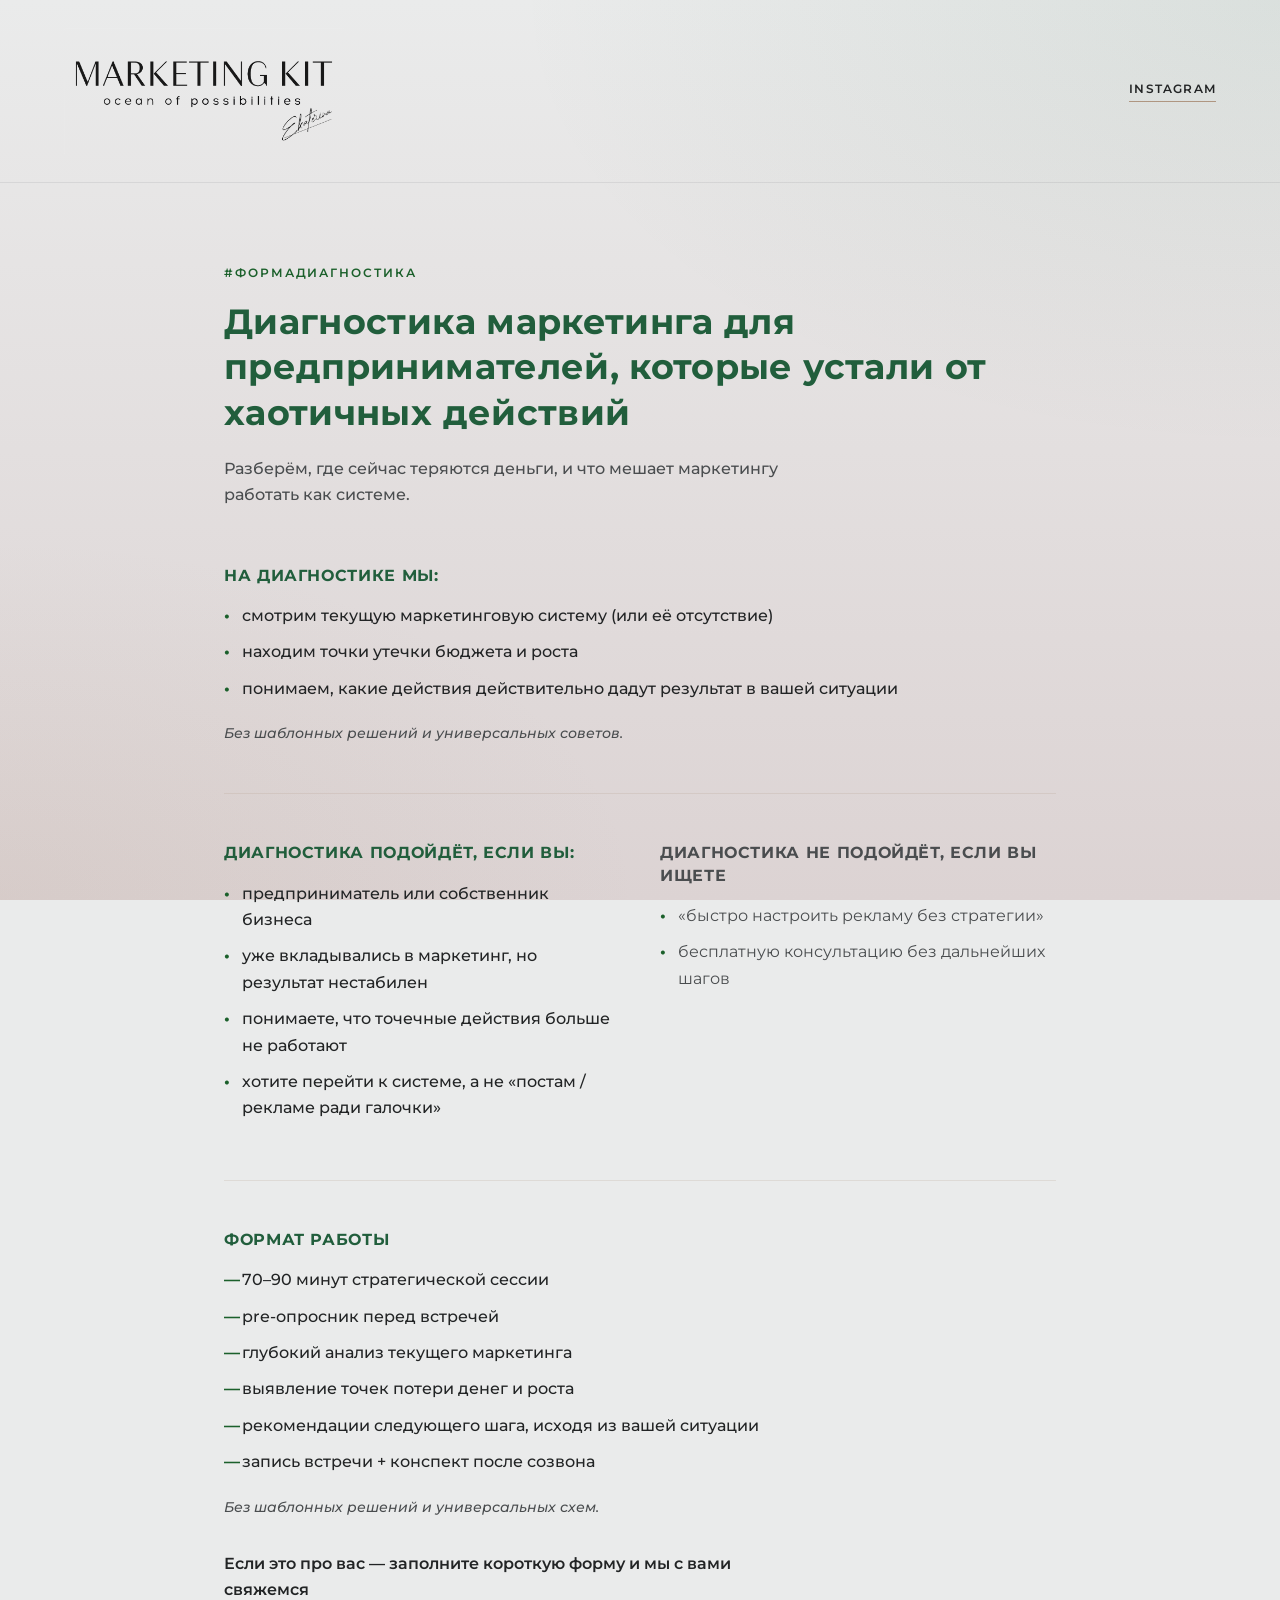
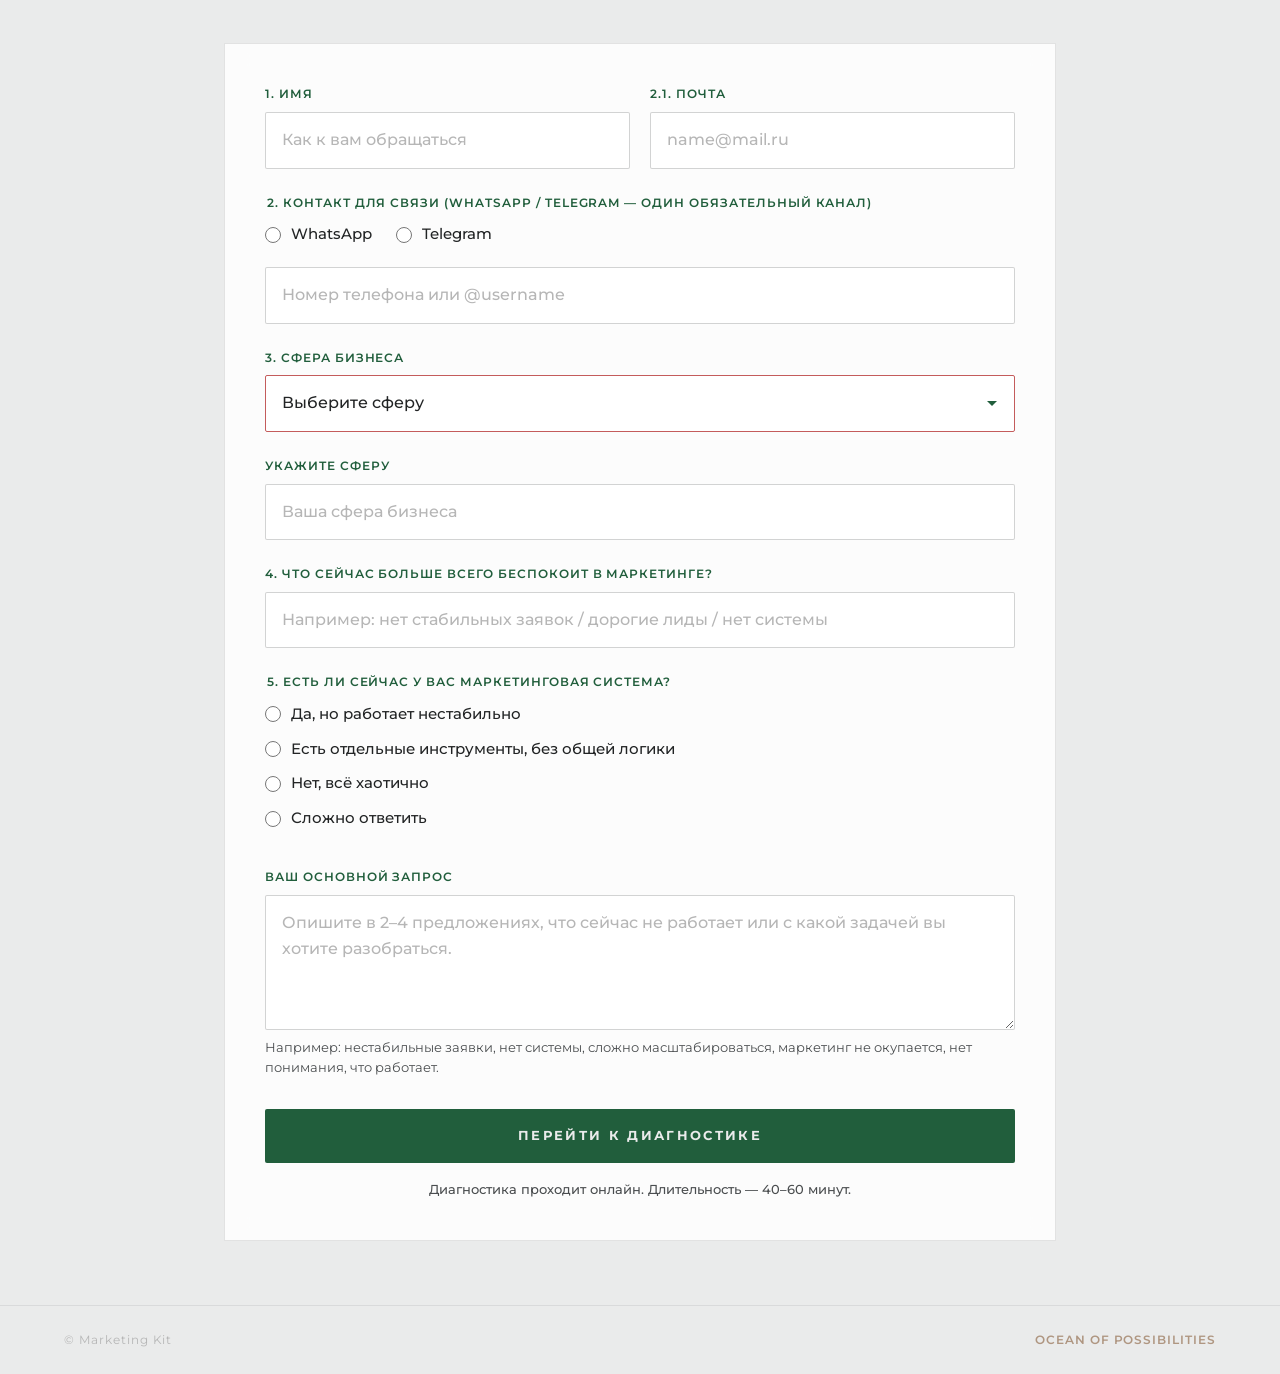
==== index.html @ 010267f3 "Add marketing diagnostics landing page for GitHub Pages. Co-authored-by: Cursor <cursoragent@cursor." ====
<!DOCTYPE html>
<html lang="ru">
<head>
  <meta charset="UTF-8">
  <meta name="viewport" content="width=device-width, initial-scale=1.0">
  <title>Marketing Kit — диагностика маркетинга</title>
  <link rel="preconnect" href="https://fonts.googleapis.com">
  <link rel="preconnect" href="https://fonts.gstatic.com" crossorigin>
  <link href="https://fonts.googleapis.com/css2?family=Poiret+One&family=Montserrat:wght@400;500;600;700&display=swap" rel="stylesheet">
  <link rel="stylesheet" href="styles.css">
</head>
<body>
  <div class="page">
    <header class="header">
      <div class="header__brand">
        <a class="header__logo-link" href="/" aria-label="Marketing Kit — ocean of possibilities">
          <img class="header__logo-img" src="assets/logo.png" alt="Marketing Kit — ocean of possibilities" width="280" height="126">
        </a>
      </div>
      <a class="header__link" href="https://www.instagram.com/marketing_kit_agency" target="_blank" rel="noopener">Instagram</a>
    </header>

    <main class="main">
      <section class="hero">
        <p class="hero__label">#формадиагностика</p>
        <h1 class="hero__title">Диагностика маркетинга для предпринимателей, которые устали от хаотичных действий</h1>
        <p class="hero__subtitle">
          Разберём, где сейчас теряются деньги, и что мешает маркетингу работать как системе.
        </p>
      </section>

      <section class="block">
        <h2 class="block__title">На диагностике мы:</h2>
        <ul class="block__list">
          <li>смотрим текущую маркетинговую систему (или её отсутствие)</li>
          <li>находим точки утечки бюджета и роста</li>
          <li>понимаем, какие действия действительно дадут результат в вашей ситуации</li>
        </ul>
        <p class="block__note">Без шаблонных решений и универсальных советов.</p>
      </section>

      <section class="block block--split">
        <div class="block__col">
          <h2 class="block__title">Диагностика подойдёт, если вы:</h2>
          <ul class="block__list">
            <li>предприниматель или собственник бизнеса</li>
            <li>уже вкладывались в маркетинг, но результат нестабилен</li>
            <li>понимаете, что точечные действия больше не работают</li>
            <li>хотите перейти к системе, а не «постам / рекламе ради галочки»</li>
          </ul>
        </div>
        <div class="block__col block__col--muted">
          <h2 class="block__title">Диагностика не подойдёт, если вы ищете</h2>
          <ul class="block__list">
            <li>«быстро настроить рекламу без стратегии»</li>
            <li>бесплатную консультацию без дальнейших шагов</li>
          </ul>
        </div>
      </section>

      <section class="block block--format">
        <h2 class="block__title">Формат работы</h2>
        <ul class="block__list block__list--check">
          <li>70–90 минут стратегической сессии</li>
          <li>pre-опросник перед встречей</li>
          <li>глубокий анализ текущего маркетинга</li>
          <li>выявление точек потери денег и роста</li>
          <li>рекомендации следующего шага, исходя из вашей ситуации</li>
          <li>запись встречи + конспект после созвона</li>
        </ul>
        <p class="block__note">Без шаблонных решений и универсальных схем.</p>
      </section>

      <p class="cta-text">Если это про вас — заполните короткую форму и мы с вами свяжемся</p>

      <section class="form-section" id="forma">
        <form class="form" id="diagnostic-form" novalidate>
          <div class="form__grid">
            <label class="field">
              <span class="field__label">1. Имя</span>
              <input class="field__input" type="text" name="name" placeholder="Как к вам обращаться" required>
            </label>

            <label class="field">
              <span class="field__label">2.1. Почта</span>
              <input class="field__input" type="email" name="email" placeholder="name@mail.ru">
            </label>

            <fieldset class="field field--full fieldset">
              <legend class="field__label">2. Контакт для связи (WhatsApp / Telegram — один обязательный канал)</legend>
              <div class="radio-row">
                <label class="radio">
                  <input type="radio" name="contactChannel" value="whatsapp" required>
                  <span>WhatsApp</span>
                </label>
                <label class="radio">
                  <input type="radio" name="contactChannel" value="telegram" required>
                  <span>Telegram</span>
                </label>
              </div>
              <input class="field__input" type="text" name="contact" placeholder="Номер телефона или @username" required>
            </fieldset>

            <label class="field field--full">
              <span class="field__label">3. Сфера бизнеса</span>
              <select class="field__input field__select" name="sphere" id="sphere-select" required>
                <option value="" disabled selected>Выберите сферу</option>
                <option value="retail">Розничная торговля и e-commerce</option>
                <option value="services">Сфера услуг</option>
                <option value="horeca">HoReCo</option>
                <option value="realestate">Недвижимость</option>
                <option value="b2b">B2B</option>
                <option value="tourism">Туризм и гостиничный бизнес</option>
                <option value="education">Образование</option>
                <option value="beauty">Beauty /wellness</option>
                <option value="other">Другое</option>
              </select>
            </label>

            <label class="field field--full" id="sphere-other-field" hidden>
              <span class="field__label">Укажите сферу</span>
              <input class="field__input" type="text" name="sphereOther" placeholder="Ваша сфера бизнеса">
            </label>

            <label class="field field--full">
              <span class="field__label">4. Что сейчас больше всего беспокоит в маркетинге?</span>
              <input class="field__input" type="text" name="concern" placeholder="Например: нет стабильных заявок / дорогие лиды / нет системы" required>
            </label>

            <fieldset class="field field--full fieldset">
              <legend class="field__label">5. Есть ли сейчас у вас маркетинговая система?</legend>
              <div class="radio-list">
                <label class="radio">
                  <input type="radio" name="marketingSystem" value="unstable" required>
                  <span>Да, но работает нестабильно</span>
                </label>
                <label class="radio">
                  <input type="radio" name="marketingSystem" value="tools" required>
                  <span>Есть отдельные инструменты, без общей логики</span>
                </label>
                <label class="radio">
                  <input type="radio" name="marketingSystem" value="chaos" required>
                  <span>Нет, всё хаотично</span>
                </label>
                <label class="radio">
                  <input type="radio" name="marketingSystem" value="unsure" required>
                  <span>Сложно ответить</span>
                </label>
              </div>
            </fieldset>

            <label class="field field--full">
              <span class="field__label">Ваш основной запрос</span>
              <textarea class="field__input field__textarea" name="request" rows="4" placeholder="Опишите в 2–4 предложениях, что сейчас не работает или с какой задачей вы хотите разобраться." required></textarea>
              <span class="field__hint">Например: нестабильные заявки, нет системы, сложно масштабироваться, маркетинг не окупается, нет понимания, что работает.</span>
            </label>
          </div>

          <button class="form__submit" type="submit">Перейти к диагностике</button>
          <p class="form__note">Диагностика проходит онлайн. Длительность — 40–60 минут.</p>
        </form>

        <div class="form-success" id="form-success" hidden>
          <p class="form-success__text">Мы изучим ваш запрос и свяжемся с вами для подтверждения времени диагностики.</p>
          <p class="form-success__title">Спасибо, до встречи</p>
        </div>
      </section>
    </main>

    <footer class="footer">
      <span>© Marketing Kit</span>
      <span class="footer__accent">ocean of possibilities</span>
    </footer>
  </div>

  <script src="script.js"></script>
</body>
</html>
---- styles.css ----
:root {
  --color-beige: #DCD3D3;
  --color-taupe: #AF9681;
  --color-green-dark: #215E3C;
  --color-green: #1B602B;
  --color-black: #222425;
  --color-gray: #B6B6B6;
  --color-light: #EAEBEB;

  --font-display: "Poiret One", cursive;
  --font-body: "Montserrat", sans-serif;
  --color-text: #222425;
  --color-text-muted: #4a4d4f;

  --radius: 2px;
  --transition: 0.25s ease;
}

*,
*::before,
*::after {
  box-sizing: border-box;
}

html {
  scroll-behavior: smooth;
}

body {
  margin: 0;
  min-height: 100vh;
  font-family: var(--font-body);
  font-weight: 400;
  font-size: 16px;
  line-height: 1.65;
  color: var(--color-text);
  background: var(--color-light);
  -webkit-font-smoothing: antialiased;
}

.page {
  min-height: 100vh;
  display: flex;
  flex-direction: column;
  position: relative;
  overflow: hidden;
}

.page::before {
  content: "";
  position: fixed;
  inset: 0;
  background:
    radial-gradient(ellipse 60% 50% at 100% 0%, rgba(33, 94, 60, 0.08), transparent),
    radial-gradient(ellipse 50% 40% at 0% 100%, rgba(175, 150, 129, 0.12), transparent),
    linear-gradient(180deg, var(--color-light) 0%, var(--color-beige) 100%);
  pointer-events: none;
  z-index: 0;
}

.header,
.main,
.footer {
  position: relative;
  z-index: 1;
}

/* Header */

.header {
  display: flex;
  align-items: center;
  justify-content: space-between;
  padding: 28px clamp(24px, 5vw, 64px);
  border-bottom: 1px solid rgba(34, 36, 37, 0.08);
}

.header__brand {
  display: flex;
  flex-direction: column;
  gap: 6px;
}

.header__logo-link {
  display: inline-block;
  text-decoration: none;
  line-height: 0;
}

.header__logo-img {
  display: block;
  width: clamp(180px, 28vw, 280px);
  height: auto;
}

.header__link {
  font-size: 12px;
  font-weight: 600;
  letter-spacing: 0.1em;
  text-transform: uppercase;
  text-decoration: none;
  color: var(--color-black);
  border-bottom: 1px solid var(--color-taupe);
  padding-bottom: 2px;
  transition: color var(--transition), border-color var(--transition);
}

.header__link:hover {
  color: var(--color-green);
  border-color: var(--color-green);
}

/* Hero */

.main {
  flex: 1;
  width: min(960px, 100%);
  margin: 0 auto;
  padding: clamp(40px, 8vw, 80px) clamp(24px, 5vw, 64px) 64px;
}

.hero {
  margin-bottom: 56px;
}

.hero__label {
  margin: 0 0 16px;
  font-size: 12px;
  font-weight: 600;
  letter-spacing: 0.16em;
  text-transform: uppercase;
  color: var(--color-green);
}

.hero__title {
  margin: 0 0 20px;
  font-family: var(--font-body);
  font-weight: 700;
  font-size: clamp(1.5rem, 4vw, 2.2rem);
  line-height: 1.3;
  letter-spacing: 0.01em;
  text-transform: none;
  color: var(--color-green-dark);
  max-width: 820px;
}

.hero__subtitle {
  margin: 0;
  max-width: 560px;
  font-size: 16px;
  font-weight: 500;
  color: var(--color-text-muted);
}

/* Content blocks */

.block {
  margin-bottom: 48px;
  padding-bottom: 48px;
  border-bottom: 1px solid rgba(175, 150, 129, 0.2);
}

.block--split {
  display: grid;
  grid-template-columns: 1fr 1fr;
  gap: 32px 40px;
}

.block__title {
  margin: 0 0 16px;
  font-family: var(--font-body);
  font-size: 16px;
  font-weight: 700;
  line-height: 1.4;
  letter-spacing: 0.04em;
  text-transform: uppercase;
  color: var(--color-green-dark);
}

.block--format {
  margin-bottom: 32px;
  padding-bottom: 0;
  border-bottom: none;
}

.block__col--muted .block__title {
  font-size: 16px;
  color: var(--color-text-muted);
}

.block__list {
  margin: 0;
  padding: 0;
  list-style: none;
}

.block__list li {
  position: relative;
  padding-left: 18px;
  margin-bottom: 10px;
  font-weight: 500;
  color: var(--color-text);
}

.block__list li::before {
  content: "•";
  position: absolute;
  left: 0;
  color: var(--color-green);
  font-weight: 700;
}

.block__list--check li::before {
  content: "—";
}

.block__note {
  margin: 20px 0 0;
  font-size: 14px;
  font-weight: 500;
  font-style: italic;
  color: var(--color-text-muted);
}

.block__col--muted .block__list li {
  font-weight: 400;
  color: var(--color-text-muted);
}

.cta-text {
  margin: 0 0 40px;
  font-size: 16px;
  font-weight: 600;
  line-height: 1.65;
  color: var(--color-text);
  max-width: 520px;
}

/* Form */

.form-section {
  background: rgba(255, 255, 255, 0.85);
  backdrop-filter: blur(12px);
  border: 1px solid rgba(34, 36, 37, 0.12);
  padding: clamp(28px, 5vw, 40px);
}

.form__grid {
  display: grid;
  grid-template-columns: 1fr 1fr;
  gap: 24px 20px;
}

.field {
  display: flex;
  flex-direction: column;
  gap: 8px;
}

.field--full {
  grid-column: 1 / -1;
}

.field__label {
  font-size: 12px;
  font-weight: 600;
  letter-spacing: 0.08em;
  text-transform: uppercase;
  color: var(--color-green-dark);
}

.field__input {
  width: 100%;
  padding: 14px 16px;
  font: inherit;
  font-weight: 500;
  color: var(--color-text);
  background: #fff;
  border: 1px solid rgba(34, 36, 37, 0.2);
  border-radius: var(--radius);
  outline: none;
  transition: border-color var(--transition), box-shadow var(--transition);
}

.field__input::placeholder {
  color: var(--color-gray);
}

.field__input:focus {
  border-color: var(--color-green);
  box-shadow: 0 0 0 3px rgba(27, 96, 43, 0.1);
}

.field__input:invalid:not(:placeholder-shown) {
  border-color: #c45c5c;
}

.field__select {
  appearance: none;
  background-image: url("data:image/svg+xml,%3Csvg xmlns='http://www.w3.org/2000/svg' width='12' height='8' viewBox='0 0 12 8'%3E%3Cpath fill='%23215E3C' d='M1 1l5 5 5-5'/%3E%3C/svg%3E");
  background-repeat: no-repeat;
  background-position: right 16px center;
  padding-right: 40px;
  cursor: pointer;
}

.field__textarea {
  resize: vertical;
  min-height: 120px;
}

.field__hint {
  font-size: 13px;
  line-height: 1.5;
  font-weight: 400;
  color: var(--color-text-muted);
}

.fieldset {
  border: none;
  margin: 0;
  padding: 0;
}

.fieldset .field__label,
.fieldset legend.field__label {
  margin-bottom: 10px;
}

.radio-row,
.radio-list {
  display: flex;
  flex-direction: column;
  gap: 10px;
  margin-bottom: 12px;
}

.radio-row {
  flex-direction: row;
  gap: 24px;
}

.radio {
  display: flex;
  align-items: center;
  gap: 10px;
  cursor: pointer;
  font-size: 15px;
  font-weight: 500;
  color: var(--color-text);
}

.radio input {
  accent-color: var(--color-green-dark);
  width: 16px;
  height: 16px;
  margin: 0;
  cursor: pointer;
}

.form-success {
  text-align: center;
  padding: 32px 16px;
}

.form-success__text {
  margin: 0 0 12px;
  font-size: 16px;
  font-weight: 500;
  color: var(--color-text-muted);
}

.form-success__title {
  margin: 0;
  font-family: var(--font-body);
  font-size: 1.5rem;
  font-weight: 700;
  letter-spacing: 0.02em;
  text-transform: none;
  color: var(--color-green-dark);
}

.form__submit {
  display: block;
  width: 100%;
  margin-top: 32px;
  padding: 16px 32px;
  font: inherit;
  font-size: 13px;
  font-weight: 700;
  letter-spacing: 0.18em;
  text-transform: uppercase;
  color: var(--color-light);
  background: var(--color-green-dark);
  border: none;
  border-radius: var(--radius);
  cursor: pointer;
  transition: background var(--transition), transform var(--transition);
}

.form__submit:hover {
  background: var(--color-green);
}

.form__submit:active {
  transform: scale(0.99);
}

.form__note {
  margin: 16px 0 0;
  font-size: 13px;
  font-weight: 500;
  text-align: center;
  color: var(--color-text-muted);
}

/* Footer */

.footer {
  display: flex;
  align-items: center;
  justify-content: space-between;
  padding: 24px clamp(24px, 5vw, 64px);
  font-size: 12px;
  letter-spacing: 0.08em;
  color: var(--color-gray);
  border-top: 1px solid rgba(34, 36, 37, 0.08);
}

.footer__accent {
  font-family: var(--font-body);
  font-size: 12px;
  font-weight: 600;
  letter-spacing: 0.08em;
  text-transform: uppercase;
  color: var(--color-taupe);
}

/* Toast - removed, using inline success */

/* Responsive */

@media (max-width: 640px) {
  .header {
    flex-direction: column;
    align-items: flex-start;
    gap: 16px;
  }

  .block--split {
    grid-template-columns: 1fr;
    gap: 32px;
  }

  .form__grid {
    grid-template-columns: 1fr;
  }

  .field--full {
    grid-column: auto;
  }

  .radio-row {
    flex-direction: column;
    gap: 10px;
  }
}
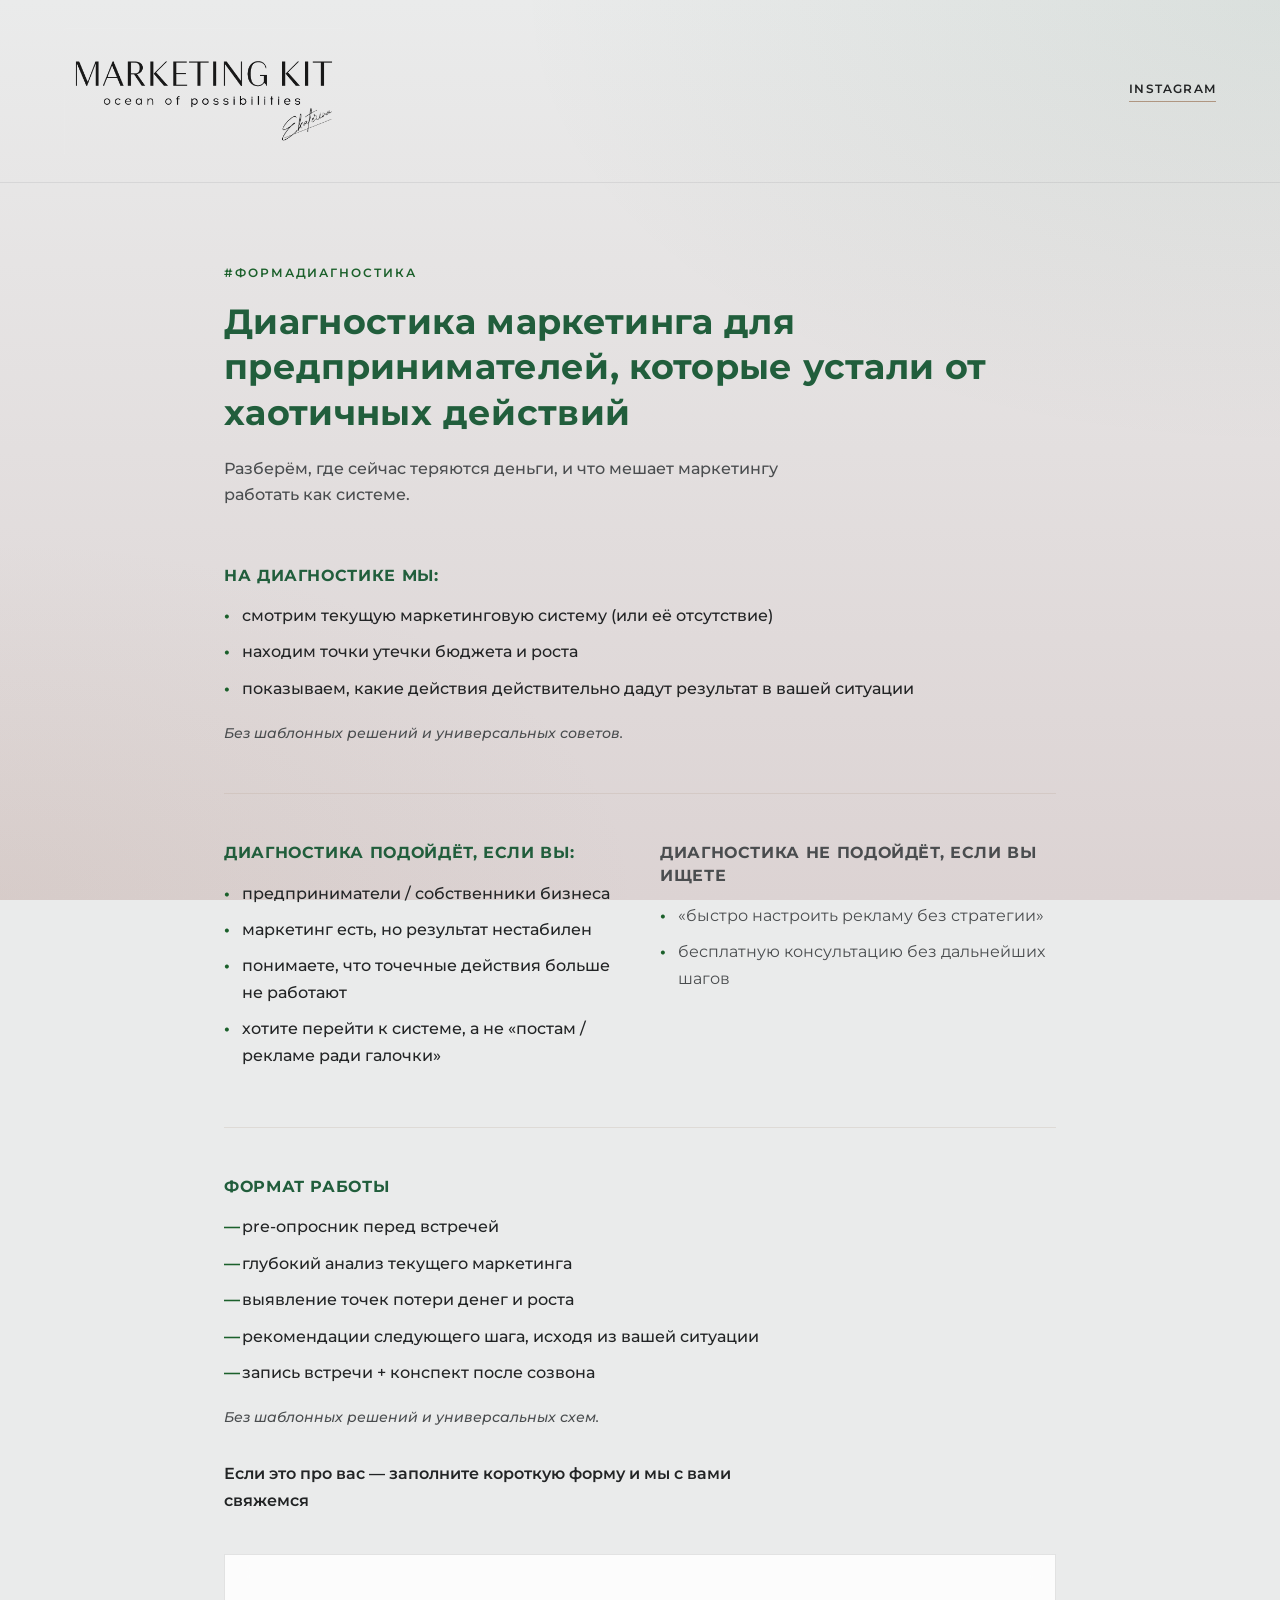
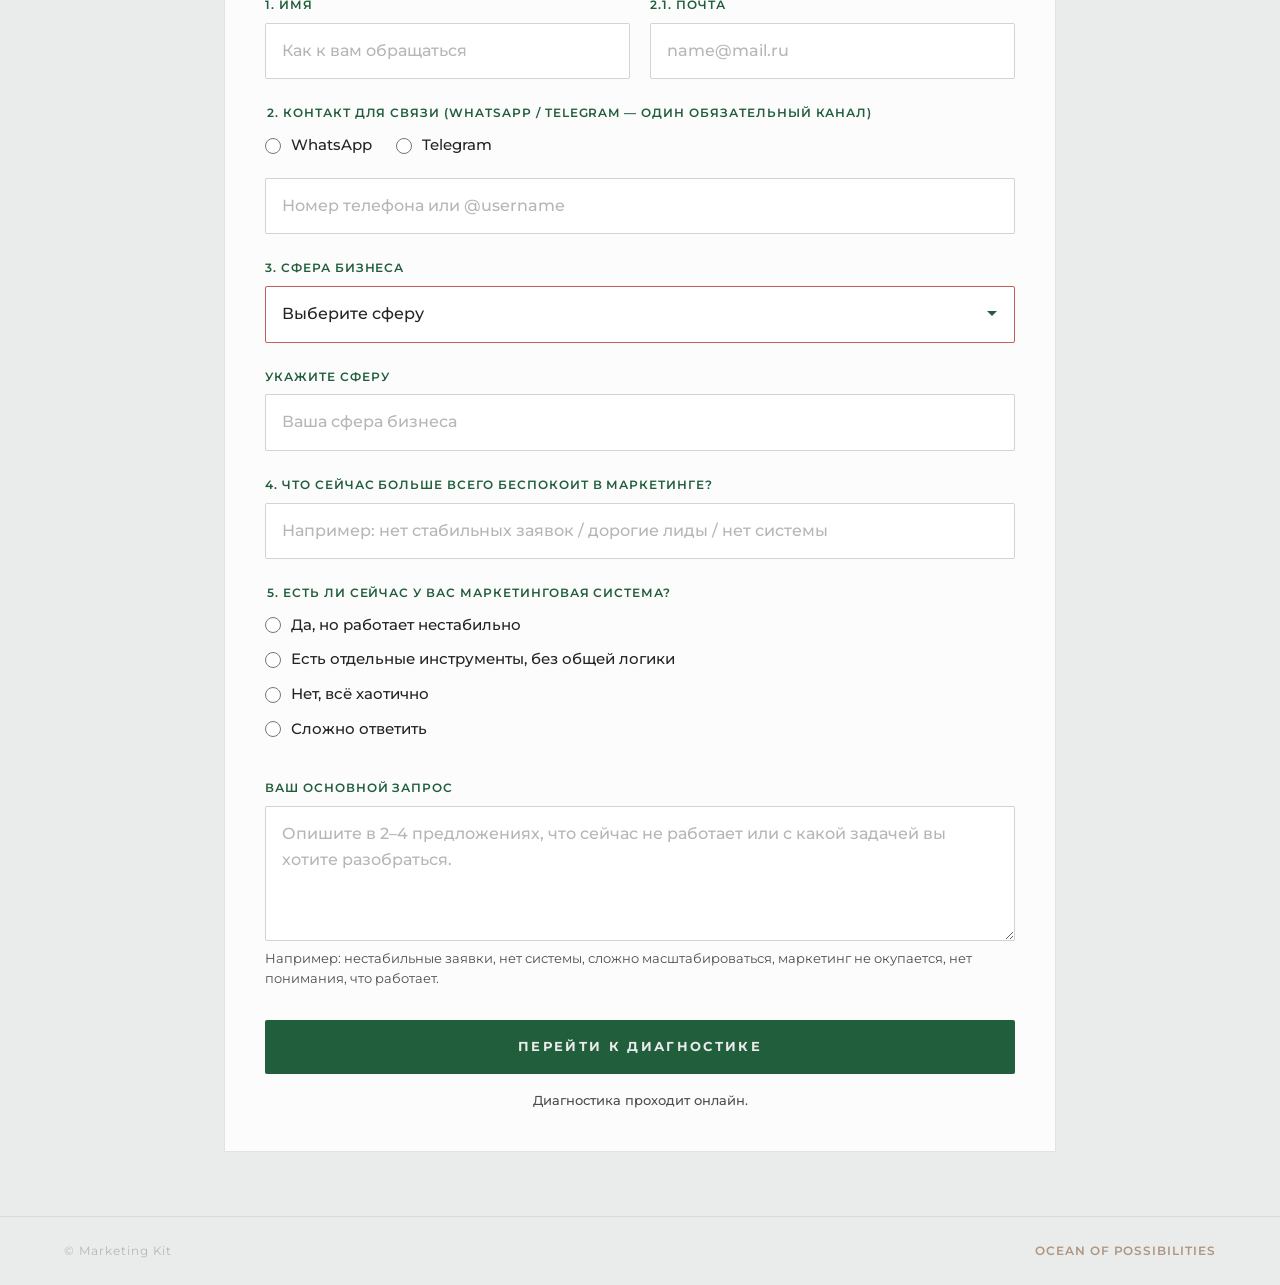
==== commit 795b27e2: "Remove duration mentions from the diagnostic form page. Co-authored-by: Cursor <cursoragent@cursor.c" ====
--- a/index.html
+++ b/index.html
@@ -34,7 +34,7 @@
         <ul class="block__list">
           <li>смотрим текущую маркетинговую систему (или её отсутствие)</li>
           <li>находим точки утечки бюджета и роста</li>
-          <li>понимаем, какие действия действительно дадут результат в вашей ситуации</li>
+          <li>показываем, какие действия действительно дадут результат в вашей ситуации</li>
         </ul>
         <p class="block__note">Без шаблонных решений и универсальных советов.</p>
       </section>
@@ -43,8 +43,8 @@
         <div class="block__col">
           <h2 class="block__title">Диагностика подойдёт, если вы:</h2>
           <ul class="block__list">
-            <li>предприниматель или собственник бизнеса</li>
-            <li>уже вкладывались в маркетинг, но результат нестабилен</li>
+            <li>предприниматели / собственники бизнеса</li>
+            <li>маркетинг есть, но результат нестабилен</li>
             <li>понимаете, что точечные действия больше не работают</li>
             <li>хотите перейти к системе, а не «постам / рекламе ради галочки»</li>
           </ul>
@@ -61,7 +61,6 @@
       <section class="block block--format">
         <h2 class="block__title">Формат работы</h2>
         <ul class="block__list block__list--check">
-          <li>70–90 минут стратегической сессии</li>
           <li>pre-опросник перед встречей</li>
           <li>глубокий анализ текущего маркетинга</li>
           <li>выявление точек потери денег и роста</li>
@@ -157,7 +156,7 @@
           </div>
 
           <button class="form__submit" type="submit">Перейти к диагностике</button>
-          <p class="form__note">Диагностика проходит онлайн. Длительность — 40–60 минут.</p>
+          <p class="form__note">Диагностика проходит онлайн.</p>
         </form>
 
         <div class="form-success" id="form-success" hidden>
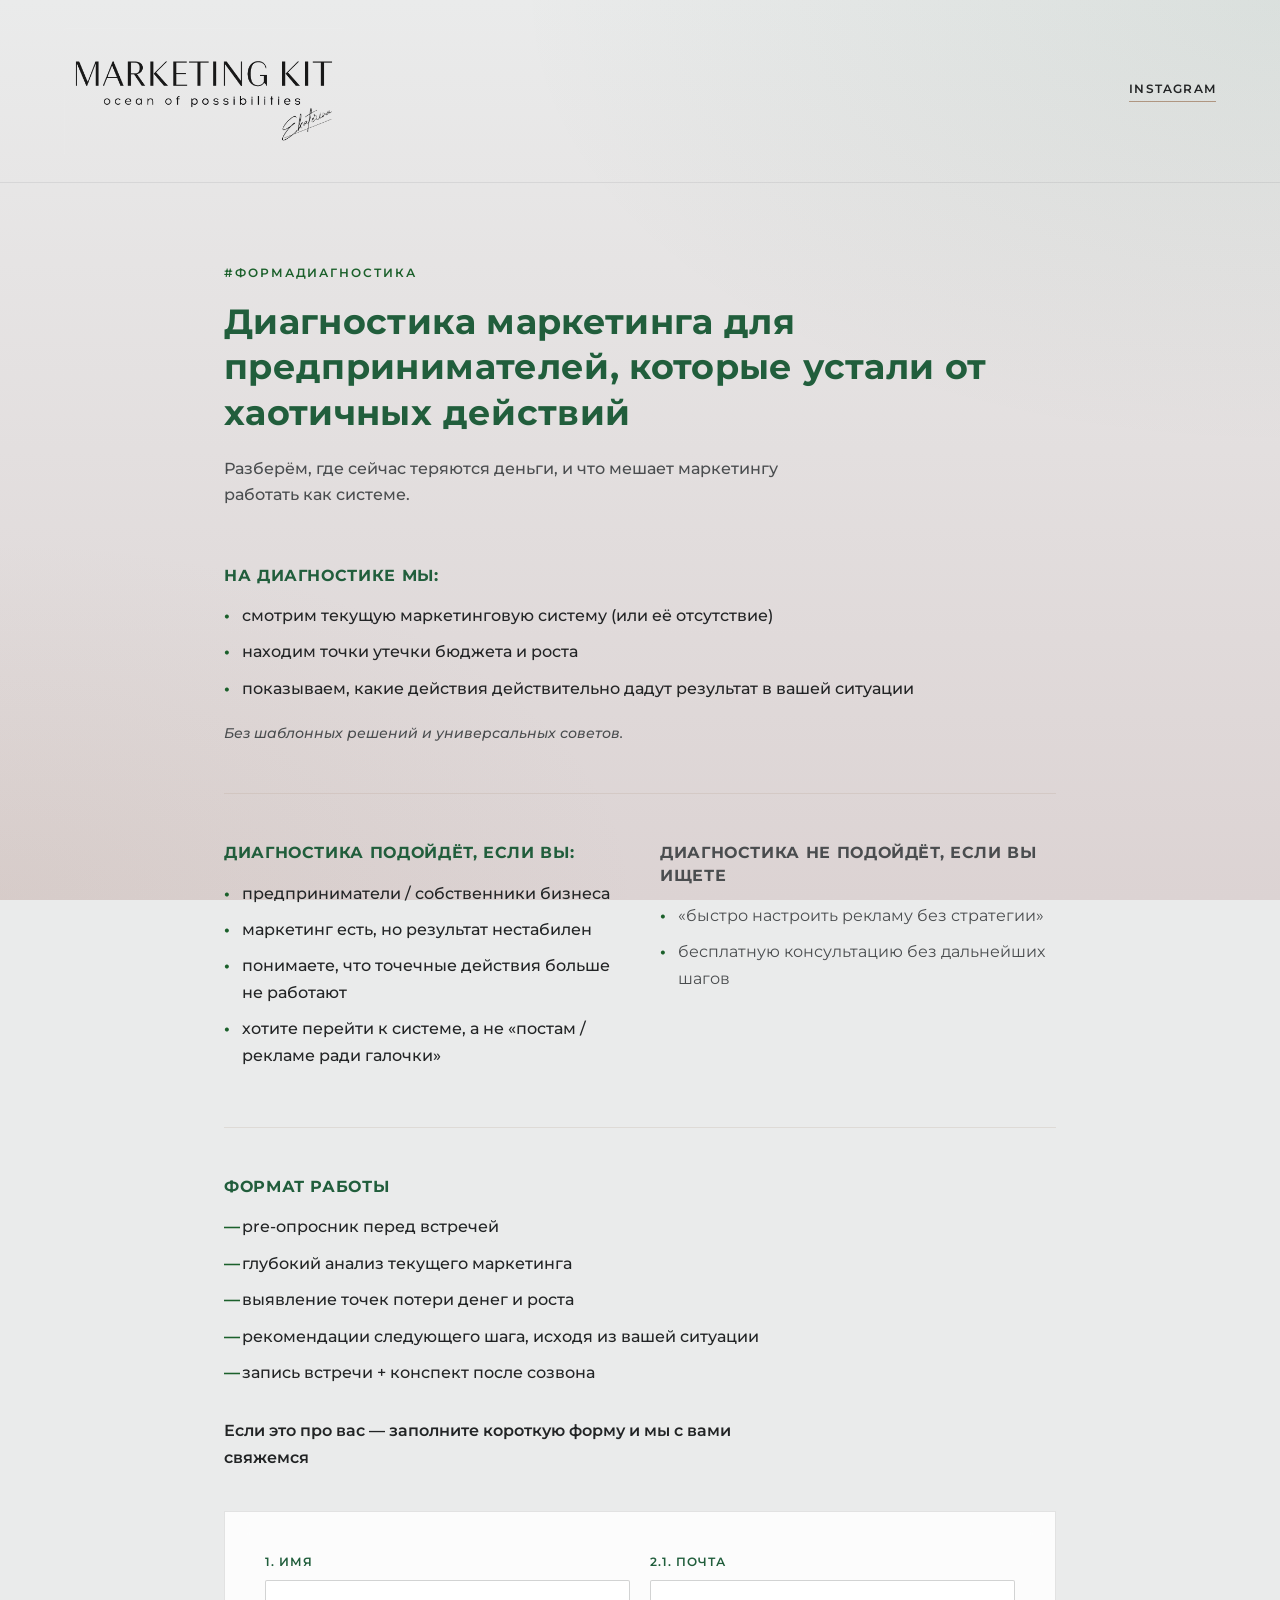
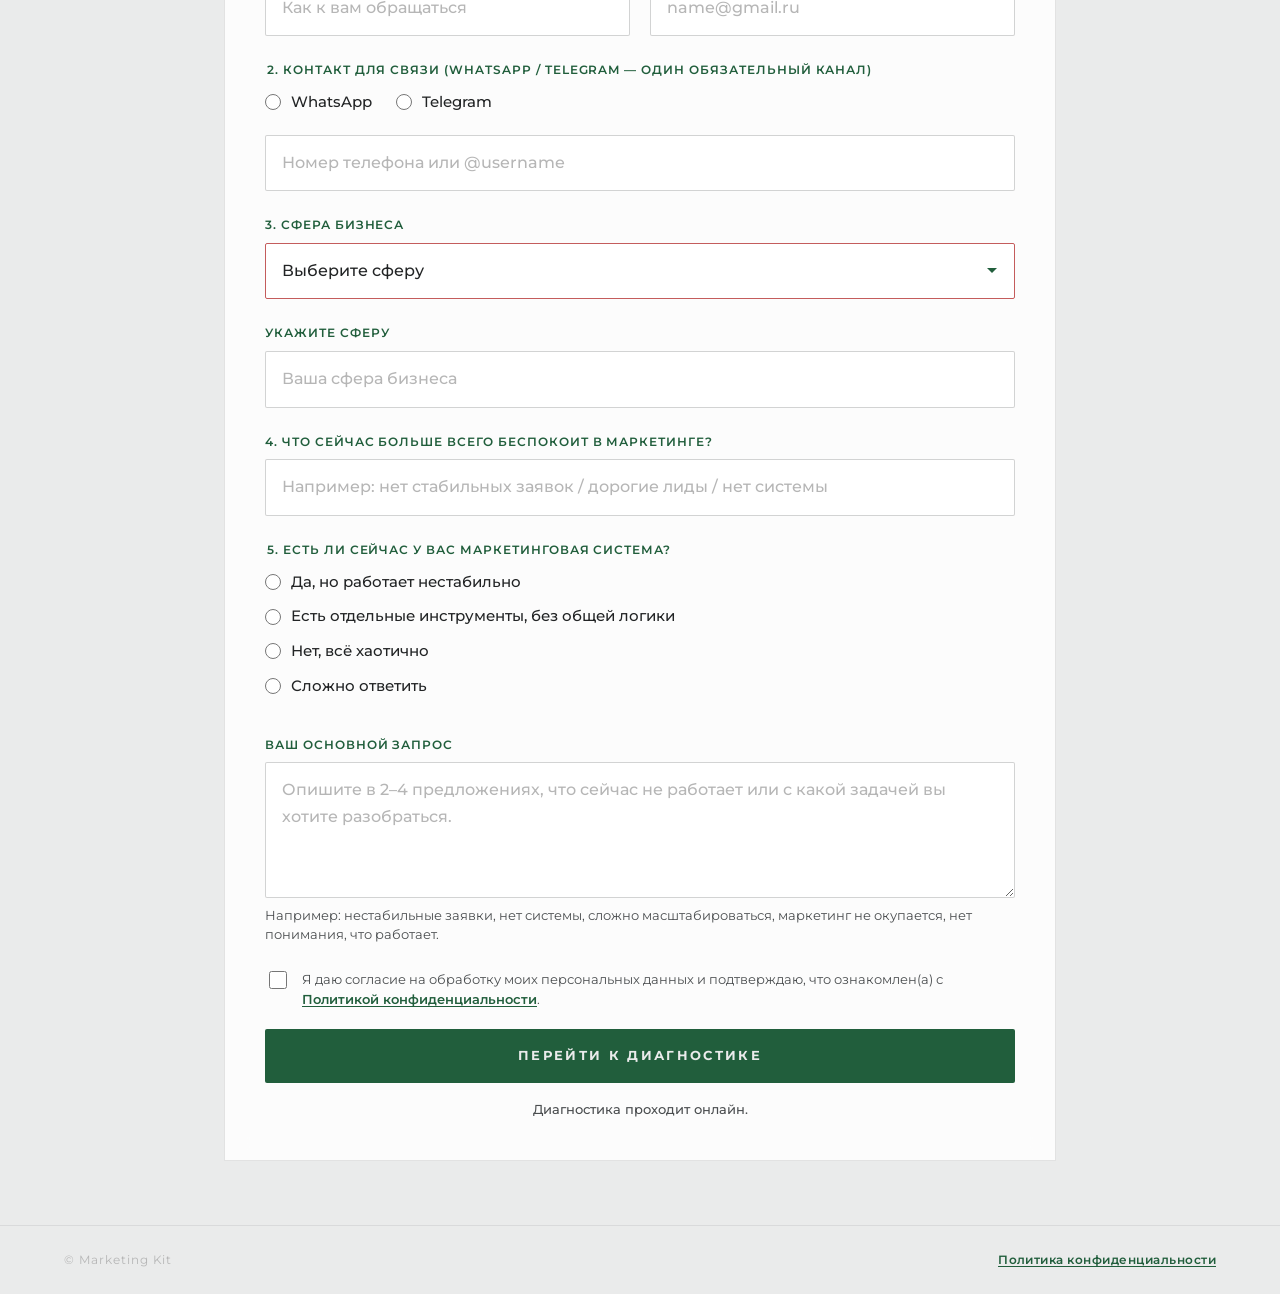
==== commit a0a55f15: "Add privacy consent checkbox and confidentiality policy page. Co-authored-by: Cursor <cursoragent@cu" ====
--- a/index.html
+++ b/index.html
@@ -67,7 +67,7 @@
           <li>рекомендации следующего шага, исходя из вашей ситуации</li>
           <li>запись встречи + конспект после созвона</li>
         </ul>
-        <p class="block__note">Без шаблонных решений и универсальных схем.</p>
+
       </section>
 
       <p class="cta-text">Если это про вас — заполните короткую форму и мы с вами свяжемся</p>
@@ -82,7 +82,7 @@
 
             <label class="field">
               <span class="field__label">2.1. Почта</span>
-              <input class="field__input" type="email" name="email" placeholder="name@mail.ru">
+              <input class="field__input" type="email" name="email" placeholder="name@gmail.ru">
             </label>
 
             <fieldset class="field field--full fieldset">
@@ -155,20 +155,28 @@
             </label>
           </div>
 
+          <label class="consent">
+            <input class="consent__checkbox" type="checkbox" name="privacyConsent" required>
+            <span class="consent__text">
+              Я даю согласие на обработку моих персональных данных и подтверждаю, что ознакомлен(а) с
+              <a class="consent__link" href="politika-konfidencialnosti.html" target="_blank" rel="noopener">Политикой конфиденциальности</a>.
+            </span>
+          </label>
+
           <button class="form__submit" type="submit">Перейти к диагностике</button>
           <p class="form__note">Диагностика проходит онлайн.</p>
         </form>
 
         <div class="form-success" id="form-success" hidden>
           <p class="form-success__text">Мы изучим ваш запрос и свяжемся с вами для подтверждения времени диагностики.</p>
-          <p class="form-success__title">Спасибо, до встречи</p>
+          <p class="form-success__title">Спасибо</p>
         </div>
       </section>
     </main>
 
     <footer class="footer">
       <span>© Marketing Kit</span>
-      <span class="footer__accent">ocean of possibilities</span>
+      <a class="footer__link" href="politika-konfidencialnosti.html">Политика конфиденциальности</a>
     </footer>
   </div>
 
--- a/styles.css
+++ b/styles.css
@@ -358,6 +358,85 @@
   cursor: pointer;
 }
 
+.consent {
+  display: flex;
+  align-items: flex-start;
+  gap: 12px;
+  margin-top: 24px;
+  cursor: pointer;
+}
+
+.consent__checkbox {
+  flex-shrink: 0;
+  width: 18px;
+  height: 18px;
+  margin-top: 2px;
+  accent-color: var(--color-green-dark);
+  cursor: pointer;
+}
+
+.consent__text {
+  font-size: 13px;
+  line-height: 1.55;
+  font-weight: 400;
+  color: var(--color-text-muted);
+}
+
+.consent__link,
+.policy__link,
+.footer__link {
+  color: var(--color-green-dark);
+  font-weight: 600;
+  text-decoration: underline;
+  text-underline-offset: 2px;
+}
+
+.consent__link:hover,
+.policy__link:hover,
+.footer__link:hover {
+  color: var(--color-green);
+}
+
+.policy {
+  max-width: 720px;
+}
+
+.policy__title {
+  margin: 0 0 8px;
+  font-size: clamp(1.4rem, 4vw, 1.8rem);
+  font-weight: 700;
+  color: var(--color-green-dark);
+}
+
+.policy__updated {
+  margin: 0 0 32px;
+  font-size: 13px;
+  color: var(--color-text-muted);
+}
+
+.policy__section {
+  margin-bottom: 28px;
+}
+
+.policy__section h2 {
+  margin: 0 0 12px;
+  font-size: 16px;
+  font-weight: 700;
+  color: var(--color-green-dark);
+}
+
+.policy__section p {
+  margin: 0 0 12px;
+  color: var(--color-text);
+}
+
+.footer__link {
+  font-size: 12px;
+  letter-spacing: 0.04em;
+  text-transform: none;
+  text-decoration: underline;
+}
+
 .form-success {
   text-align: center;
   padding: 32px 16px;
@@ -383,7 +462,7 @@
 .form__submit {
   display: block;
   width: 100%;
-  margin-top: 32px;
+  margin-top: 20px;
   padding: 16px 32px;
   font: inherit;
   font-size: 13px;
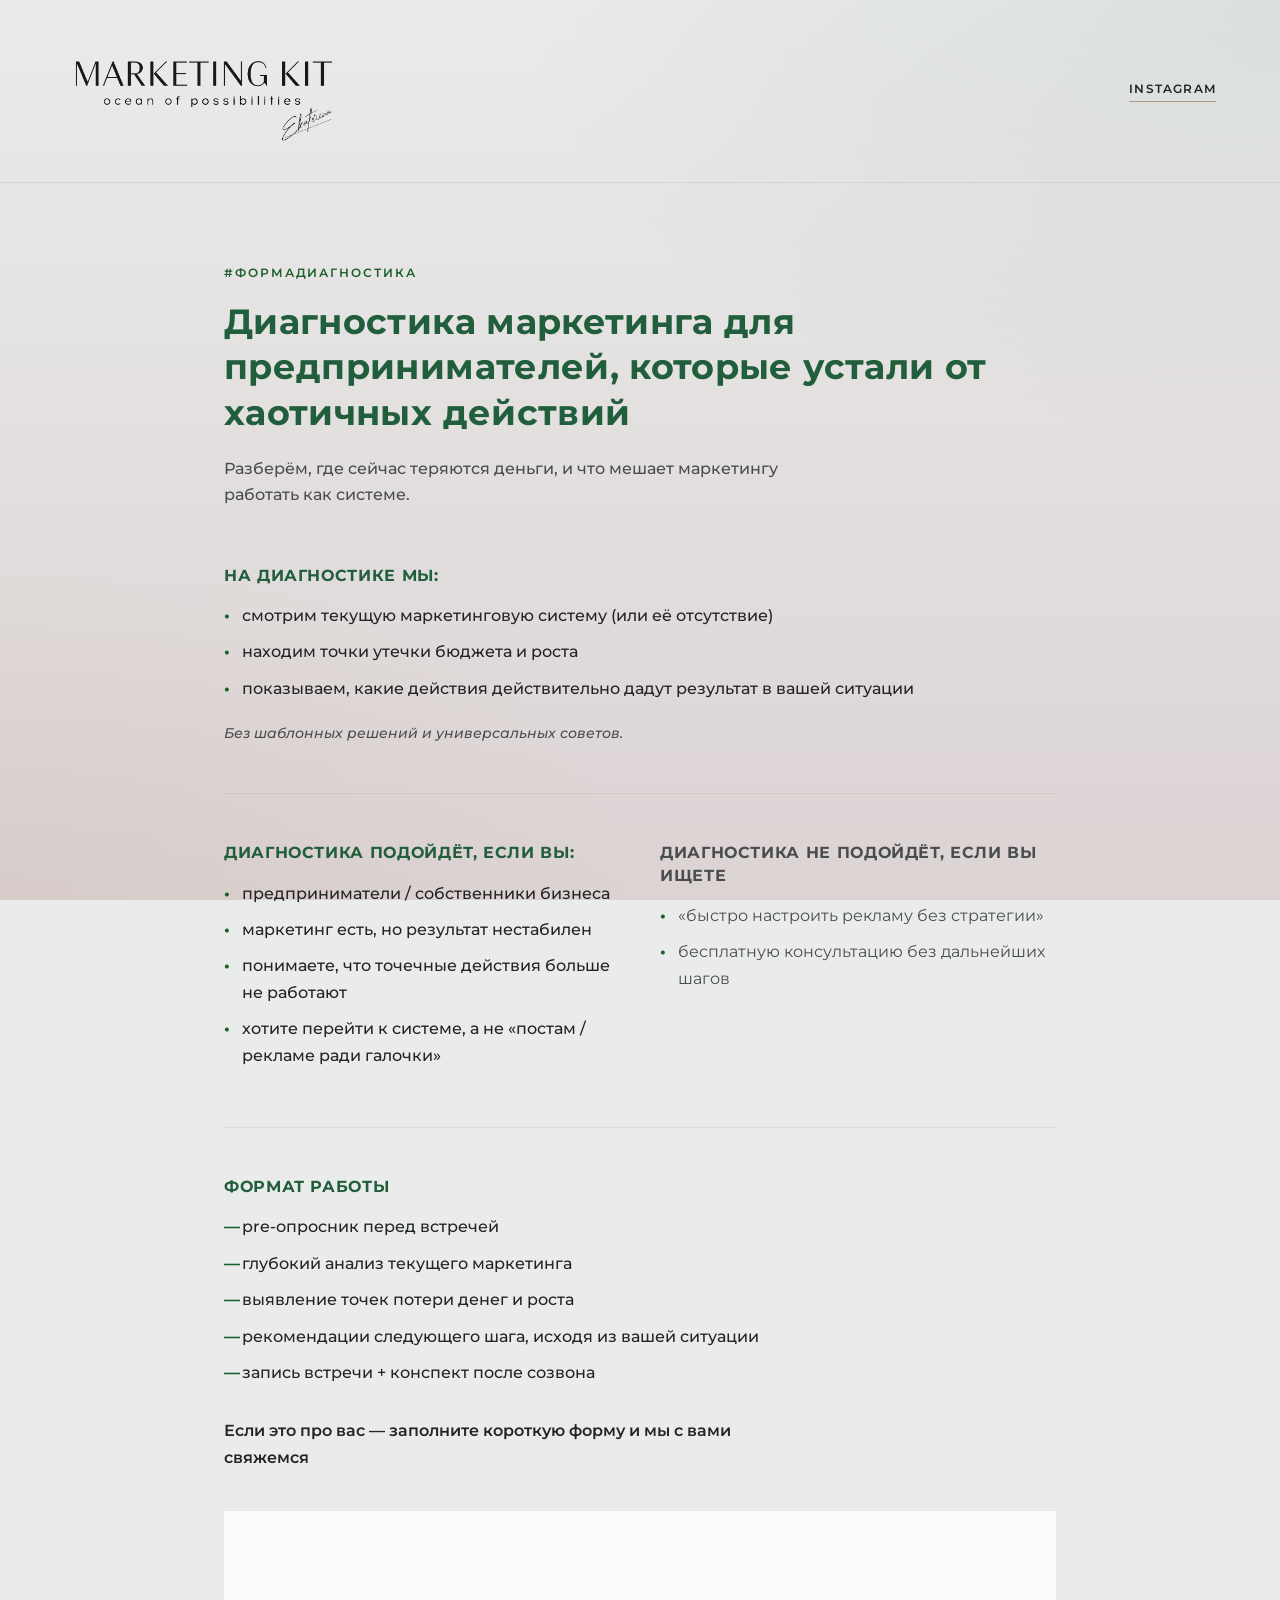
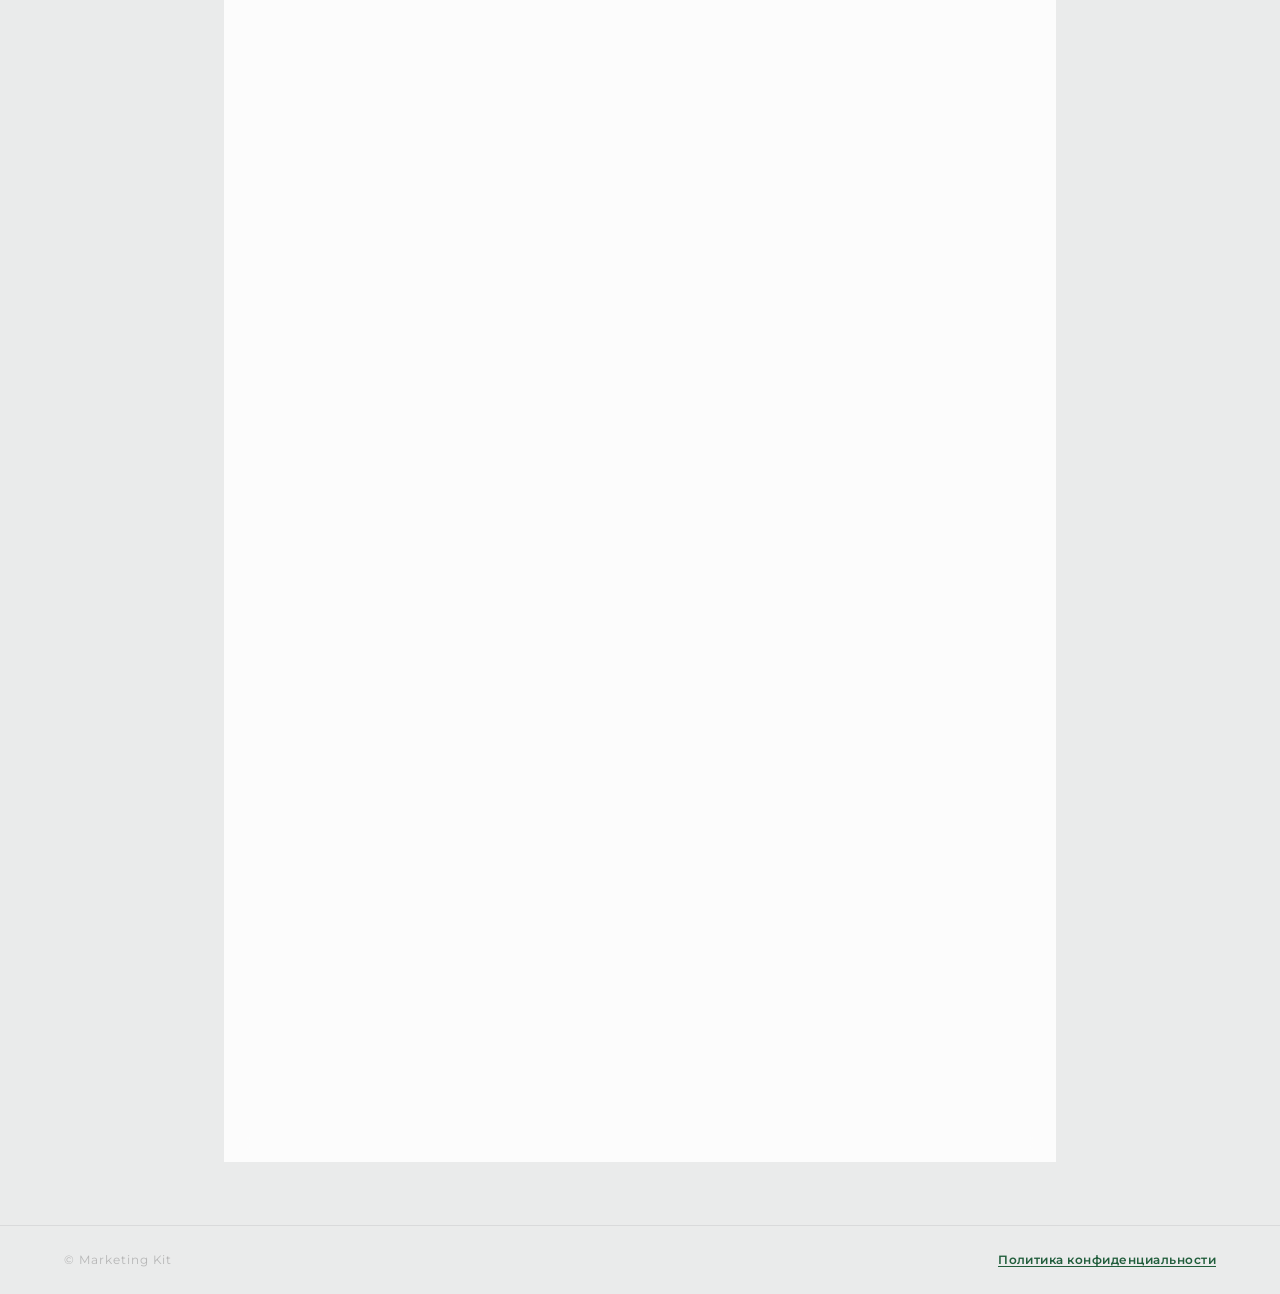
==== commit c47b9854: "Improve success modal UX and send form submissions to email. Co-authored-by: Cursor <cursoragent@cur" ====
--- a/index.html
+++ b/index.html
@@ -165,12 +165,8 @@
 
           <button class="form__submit" type="submit">Перейти к диагностике</button>
           <p class="form__note">Диагностика проходит онлайн.</p>
+          <p class="form__error" id="form-error" hidden></p>
         </form>
-
-        <div class="form-success" id="form-success" hidden>
-          <p class="form-success__text">Мы изучим ваш запрос и свяжемся с вами для подтверждения времени диагностики.</p>
-          <p class="form-success__title">Спасибо</p>
-        </div>
       </section>
     </main>
 
@@ -180,6 +176,15 @@
     </footer>
   </div>
 
+  <div class="success-overlay" id="success-overlay" hidden>
+    <div class="success-modal" role="dialog" aria-modal="true" aria-labelledby="success-title">
+      <p class="success-modal__title" id="success-title">Спасибо</p>
+      <p class="success-modal__text">Мы изучим ваш запрос и свяжемся с вами для подтверждения времени диагностики.</p>
+      <p class="success-modal__note">Диагностика проходит онлайн.</p>
+      <button type="button" class="success-modal__btn" id="success-close">Понятно</button>
+    </div>
+  </div>
+
   <script src="script.js"></script>
 </body>
 </html>
--- a/styles.css
+++ b/styles.css
@@ -437,26 +437,91 @@
   text-decoration: underline;
 }
 
-.form-success {
+.form__error {
+  margin: 16px 0 0;
+  font-size: 14px;
+  font-weight: 500;
   text-align: center;
-  padding: 32px 16px;
-}
-
-.form-success__text {
+  color: #a33;
+}
+
+body.is-submitted .page {
+  filter: blur(8px);
+  pointer-events: none;
+  user-select: none;
+}
+
+.success-overlay {
+  position: fixed;
+  inset: 0;
+  z-index: 1000;
+  display: flex;
+  align-items: center;
+  justify-content: center;
+  padding: 24px;
+  background: rgba(34, 36, 37, 0.4);
+  backdrop-filter: blur(4px);
+}
+
+.success-overlay[hidden] {
+  display: none;
+}
+
+.success-modal {
+  width: min(440px, 100%);
+  padding: 40px 32px;
+  text-align: center;
+  background: #fff;
+  border: 1px solid rgba(175, 150, 129, 0.3);
+  box-shadow: 0 24px 64px rgba(34, 36, 37, 0.18);
+}
+
+.success-modal__title {
+  margin: 0 0 16px;
+  font-family: var(--font-body);
+  font-size: clamp(1.6rem, 5vw, 2rem);
+  font-weight: 700;
+  color: var(--color-green-dark);
+}
+
+.success-modal__text {
   margin: 0 0 12px;
   font-size: 16px;
   font-weight: 500;
-  color: var(--color-text-muted);
-}
-
-.form-success__title {
-  margin: 0;
-  font-family: var(--font-body);
-  font-size: 1.5rem;
-  font-weight: 700;
-  letter-spacing: 0.02em;
-  text-transform: none;
-  color: var(--color-green-dark);
+  line-height: 1.6;
+  color: var(--color-text);
+}
+
+.success-modal__note {
+  margin: 0 0 28px;
+  font-size: 14px;
+  color: var(--color-text-muted);
+}
+
+.success-modal__btn {
+  display: inline-block;
+  min-width: 200px;
+  padding: 14px 32px;
+  font: inherit;
+  font-size: 12px;
+  font-weight: 700;
+  letter-spacing: 0.14em;
+  text-transform: uppercase;
+  color: var(--color-light);
+  background: var(--color-green-dark);
+  border: none;
+  border-radius: var(--radius);
+  cursor: pointer;
+  transition: background var(--transition);
+}
+
+.success-modal__btn:hover {
+  background: var(--color-green);
+}
+
+.form__submit:disabled {
+  opacity: 0.7;
+  cursor: wait;
 }
 
 .form__submit {
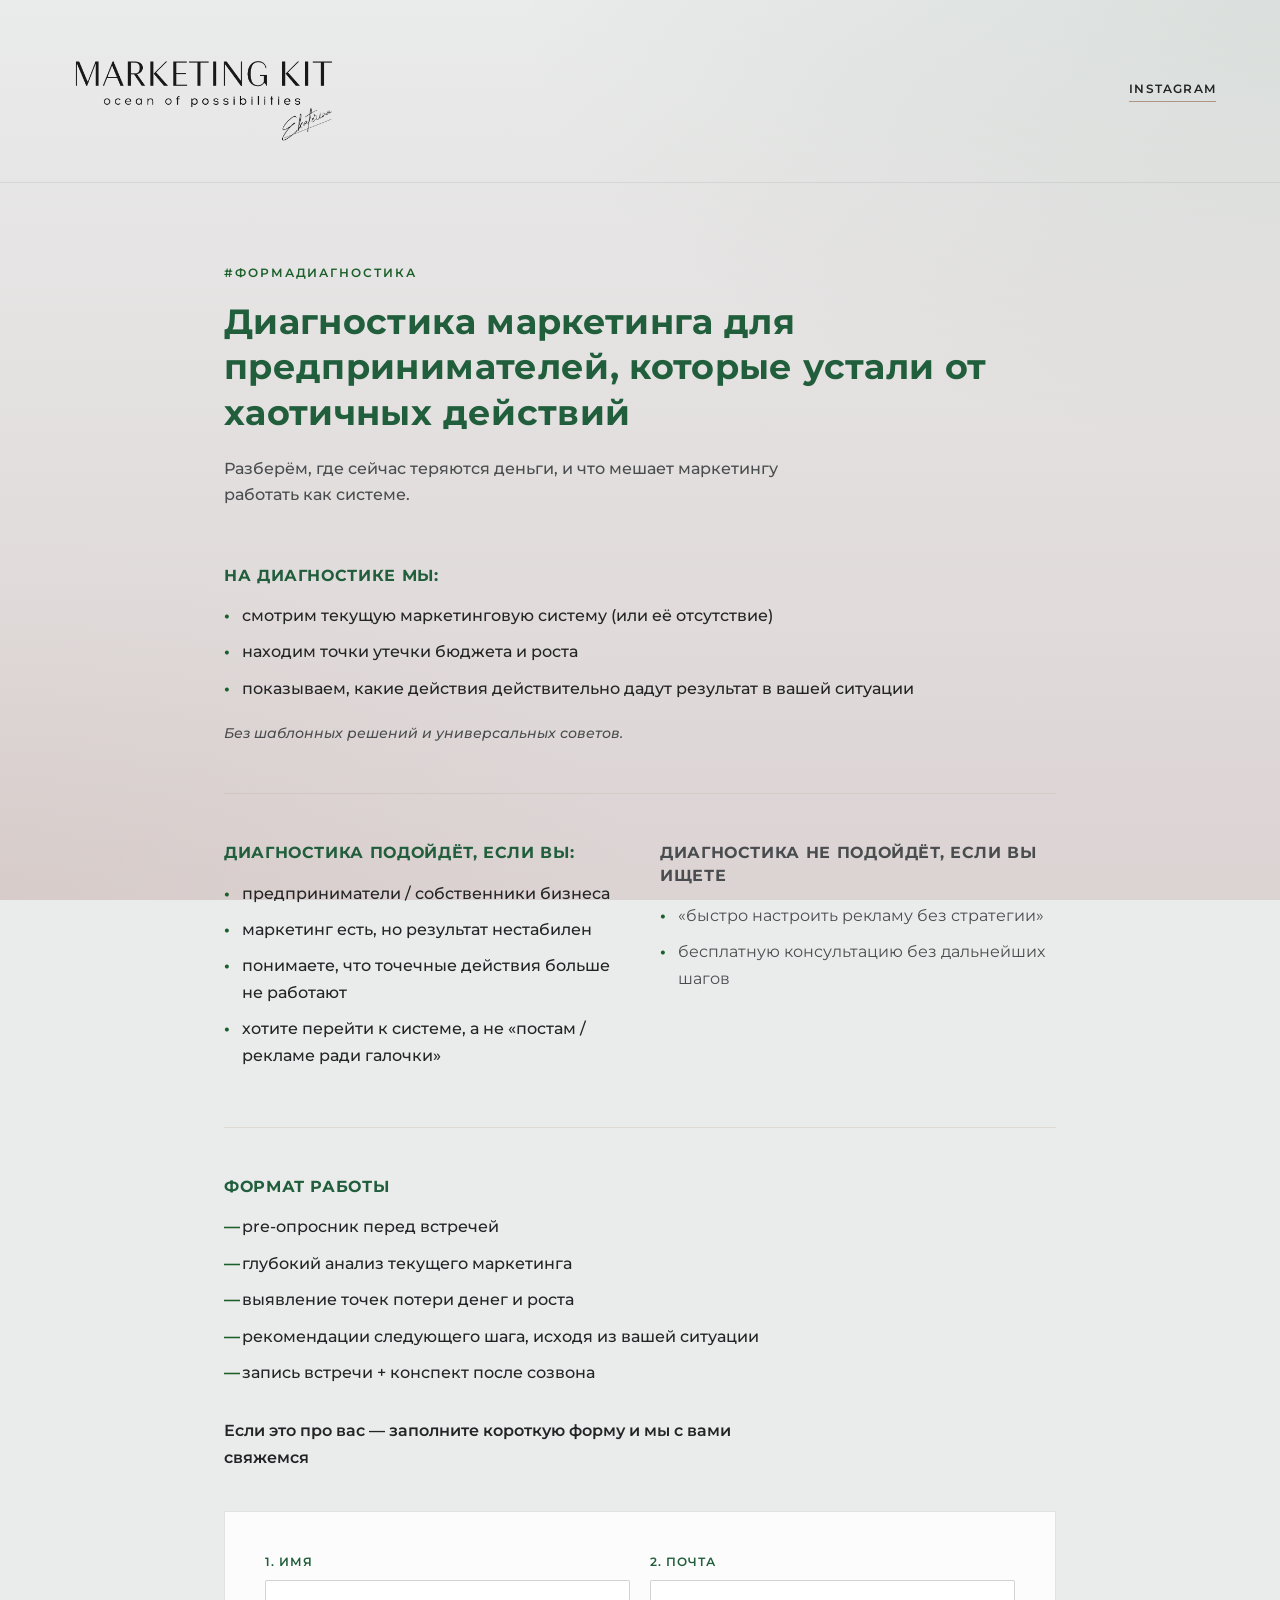
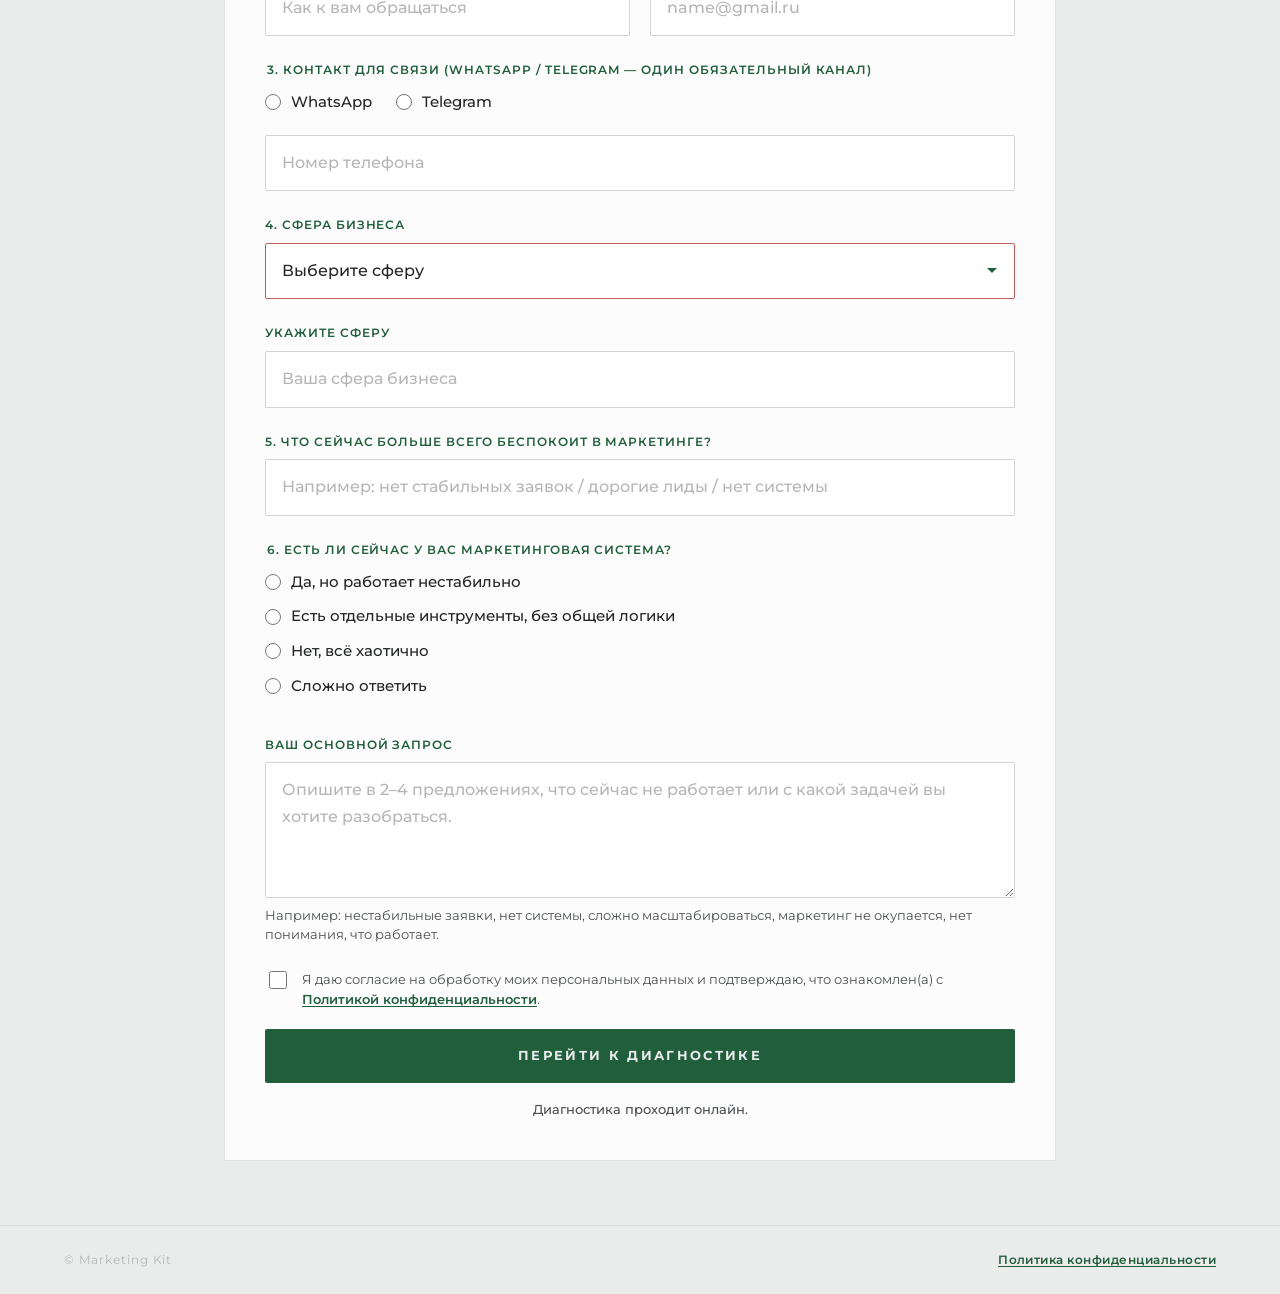
==== commit fa735d62: "Update form field labels and success modal button text. Co-authored-by: Cursor <cursoragent@cursor.c" ====
--- a/index.html
+++ b/index.html
@@ -81,12 +81,12 @@
             </label>
 
             <label class="field">
-              <span class="field__label">2.1. Почта</span>
+              <span class="field__label">2. Почта</span>
               <input class="field__input" type="email" name="email" placeholder="name@gmail.ru">
             </label>
 
             <fieldset class="field field--full fieldset">
-              <legend class="field__label">2. Контакт для связи (WhatsApp / Telegram — один обязательный канал)</legend>
+              <legend class="field__label">3. Контакт для связи (WhatsApp / Telegram — один обязательный канал)</legend>
               <div class="radio-row">
                 <label class="radio">
                   <input type="radio" name="contactChannel" value="whatsapp" required>
@@ -97,11 +97,11 @@
                   <span>Telegram</span>
                 </label>
               </div>
-              <input class="field__input" type="text" name="contact" placeholder="Номер телефона или @username" required>
+              <input class="field__input" type="text" name="contact" placeholder="Номер телефона" required>
             </fieldset>
 
             <label class="field field--full">
-              <span class="field__label">3. Сфера бизнеса</span>
+              <span class="field__label">4. Сфера бизнеса</span>
               <select class="field__input field__select" name="sphere" id="sphere-select" required>
                 <option value="" disabled selected>Выберите сферу</option>
                 <option value="retail">Розничная торговля и e-commerce</option>
@@ -122,12 +122,12 @@
             </label>
 
             <label class="field field--full">
-              <span class="field__label">4. Что сейчас больше всего беспокоит в маркетинге?</span>
+              <span class="field__label">5. Что сейчас больше всего беспокоит в маркетинге?</span>
               <input class="field__input" type="text" name="concern" placeholder="Например: нет стабильных заявок / дорогие лиды / нет системы" required>
             </label>
 
             <fieldset class="field field--full fieldset">
-              <legend class="field__label">5. Есть ли сейчас у вас маркетинговая система?</legend>
+              <legend class="field__label">6. Есть ли сейчас у вас маркетинговая система?</legend>
               <div class="radio-list">
                 <label class="radio">
                   <input type="radio" name="marketingSystem" value="unstable" required>
@@ -181,7 +181,7 @@
       <p class="success-modal__title" id="success-title">Спасибо</p>
       <p class="success-modal__text">Мы изучим ваш запрос и свяжемся с вами для подтверждения времени диагностики.</p>
       <p class="success-modal__note">Диагностика проходит онлайн.</p>
-      <button type="button" class="success-modal__btn" id="success-close">Понятно</button>
+      <button type="button" class="success-modal__btn" id="success-close">До встречи!</button>
     </div>
   </div>
 
